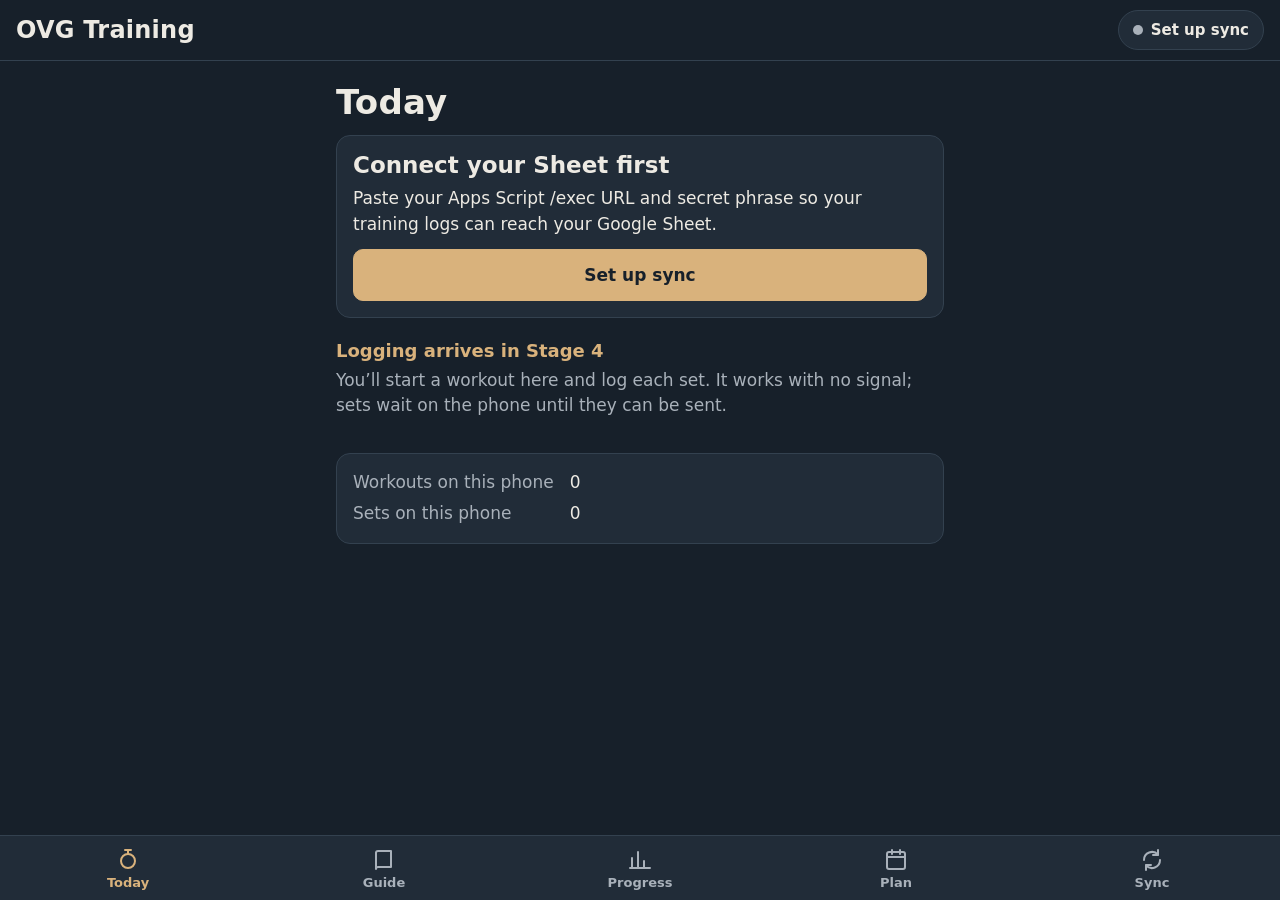
==== index.html @ b3af6465 "Add files via upload" ====
<!doctype html>
<html lang="en">
<head>
<meta charset="utf-8">
<meta name="viewport" content="width=device-width, initial-scale=1, viewport-fit=cover">
<meta name="theme-color" content="#17202a">
<meta name="color-scheme" content="dark">
<meta name="apple-mobile-web-app-capable" content="yes">
<meta name="mobile-web-app-capable" content="yes">
<meta name="apple-mobile-web-app-status-bar-style" content="black-translucent">
<meta name="apple-mobile-web-app-title" content="OVG">
<meta name="robots" content="noindex, nofollow">
<title>OVG Training</title>
<link rel="manifest" href="manifest.json">
<link rel="icon" type="image/png" sizes="192x192" href="icons/icon-192.png">
<link rel="apple-touch-icon" href="icons/apple-touch-icon.png">
<link rel="stylesheet" href="css/app.css">
<script type="module" src="js/app.js"></script>
</head>
<body>
<header class="top">
  <a class="brand" href="#/today">OVG Training</a>
  <a class="chip" id="chip" href="#/sync" data-state="idle"><span class="dot"></span><span id="chip-text">Starting…</span></a>
  <div class="chalkline" id="chalkline" hidden><i></i></div>
</header>

<main id="view" tabindex="-1">
  <noscript><p>This app needs JavaScript turned on.</p></noscript>
</main>

<nav class="nav" aria-label="Main">
  <a href="#/today" data-route="today">
    <svg viewBox="0 0 24 24" aria-hidden="true"><circle cx="12" cy="13" r="7"/><path d="M12 2v4M9 2h6"/></svg>Today</a>
  <a href="#/guide" data-route="guide">
    <svg viewBox="0 0 24 24" aria-hidden="true"><path d="M4 5a2 2 0 0 1 2-2h13v16H6a2 2 0 0 0-2 2z"/><path d="M4 19V5"/></svg>Guide</a>
  <a href="#/progress" data-route="progress">
    <svg viewBox="0 0 24 24" aria-hidden="true"><path d="M4 20V10M10 20V4M16 20v-7M22 20H2"/></svg>Progress</a>
  <a href="#/plan" data-route="plan">
    <svg viewBox="0 0 24 24" aria-hidden="true"><rect x="3" y="4" width="18" height="17" rx="2"/><path d="M3 9h18M8 2v4M16 2v4"/></svg>Plan</a>
  <a href="#/sync" data-route="sync">
    <svg viewBox="0 0 24 24" aria-hidden="true"><path d="M20 12a8 8 0 0 1-14 5.3M4 12a8 8 0 0 1 14-5.3"/><path d="M18 2v5h-5M6 22v-5h5"/></svg>Sync</a>
</nav>

<div class="toast" id="toast" role="status" hidden><span id="toast-text"></span><button class="btn" id="toast-btn" type="button"></button></div>
</body>
</html>
---- css/app.css ----
/* OVG Training — dark, phone-first.
   Palette: gym-mat blue, chalk, birch (the wood of gymnastics rings). */
:root {
  color-scheme: dark;
  --mat: #17202a;          /* page */
  --mat-raised: #212c38;   /* panels */
  --mat-edge: #33414f;     /* borders */
  --chalk: #edeae3;        /* text */
  --chalk-dim: #a9b1ba;    /* secondary text */
  --birch: #d9b27c;        /* accent: actions, waiting */
  --birch-deep: #b48d58;
  --sage: #8fc8a3;         /* synced / passed */
  --rose: #f29b9b;         /* problems */
  --ink: #17202a;          /* text on birch */

  --display: "Avenir Next Condensed", "sans-serif-condensed", "Roboto Condensed", "Arial Narrow", system-ui, sans-serif;
  --body: system-ui, -apple-system, "Segoe UI", Roboto, sans-serif;

  --tap: 52px;             /* minimum touch target */
  --gutter: 16px;
  --radius-panel: 14px;
  --radius-control: 10px;
  --nav-h: 64px;
}

* { box-sizing: border-box; }
html { -webkit-text-size-adjust: 100%; }
body {
  margin: 0;
  min-height: 100dvh;
  background: var(--mat);
  color: var(--chalk);
  font: 17px/1.5 var(--body);
  -webkit-tap-highlight-color: transparent;
}
a { color: var(--birch); }
:focus-visible { outline: 3px solid var(--birch); outline-offset: 2px; }
main:focus, main:focus-visible { outline: none; } /* focused by the router only, for screen readers */

/* ---------- header ---------- */
.top {
  position: sticky; top: 0; z-index: 10;
  background: var(--mat);
  padding: calc(env(safe-area-inset-top) + 10px) var(--gutter) 10px;
  display: flex; align-items: center; justify-content: space-between; gap: 12px;
  border-bottom: 1px solid var(--mat-edge);
}
.brand {
  font: 800 24px/1 var(--display);
  letter-spacing: .01em;
  color: var(--chalk);
  text-decoration: none;
}
.chip {
  min-height: 40px; padding: 0 14px;
  display: inline-flex; align-items: center; gap: 8px;
  border-radius: 999px; border: 1px solid var(--mat-edge);
  background: var(--mat-raised); color: var(--chalk);
  font: 600 15px/1 var(--body); text-decoration: none;
}
.chip .dot { width: 10px; height: 10px; border-radius: 50%; background: var(--chalk-dim); flex: none; }
.chip[data-state="synced"] .dot { background: var(--sage); }
.chip[data-state="waiting"] .dot,
.chip[data-state="offline"] .dot { background: var(--birch); }
.chip[data-state="sending"] .dot,
.chip[data-state="pulling"] .dot { background: var(--birch); animation: pulse 1s ease-in-out infinite; }
.chip[data-state="error"] .dot,
.chip[data-state="unauthorized"] .dot { background: var(--rose); }

/* The chalk line: a progress bar under the header while sending. */
.chalkline { position: absolute; left: 0; right: 0; bottom: -1px; height: 3px; overflow: hidden; }
.chalkline > i { display: block; height: 100%; width: 0; background: var(--birch); transition: width .25s ease; }
.chalkline[hidden] { display: none; }

/* ---------- page ---------- */
main {
  padding: 20px var(--gutter) calc(var(--nav-h) + env(safe-area-inset-bottom) + 28px);
  max-width: 640px; margin: 0 auto;
}
h1 { font: 800 34px/1.05 var(--display); margin: 4px 0 12px; letter-spacing: .005em; }
h2 { font: 700 23px/1.15 var(--display); margin: 28px 0 8px; }
p { margin: 0 0 12px; max-width: 34em; }
.dim { color: var(--chalk-dim); }
.small { font-size: 15px; }

.panel {
  background: var(--mat-raised);
  border: 1px solid var(--mat-edge);
  border-radius: var(--radius-panel);
  padding: 16px;
  margin: 14px 0;
}
.panel > :last-child { margin-bottom: 0; }

/* The one big number: records waiting. */
.count { display: flex; align-items: baseline; gap: 12px; margin: 4px 0 6px; }
.count b {
  font: 800 88px/0.9 var(--display);
  font-variant-numeric: tabular-nums;
  color: var(--chalk);
}
.count[data-zero="false"] b { color: var(--birch); }
.count span { font: 600 20px/1.2 var(--display); color: var(--chalk-dim); }
.count small { display: block; font: 500 16px/1.3 var(--body); margin-top: 2px; }

.bar { height: 10px; border-radius: 5px; background: var(--mat); border: 1px solid var(--mat-edge); overflow: hidden; margin: 10px 0 6px; }
.bar > i { display: block; height: 100%; width: 0; background: var(--birch); transition: width .25s ease; }

/* ---------- forms + buttons ---------- */
label { display: block; font-weight: 600; margin: 14px 0 6px; }
.hint { display: block; font-size: 14px; color: var(--chalk-dim); margin-top: 4px; }
input[type="text"], input[type="url"], input[type="password"] {
  width: 100%; min-height: var(--tap);
  padding: 12px 14px;
  font: 17px/1.3 var(--body); color: var(--chalk);
  background: var(--mat); border: 1px solid var(--mat-edge); border-radius: var(--radius-control);
}
input:focus { border-color: var(--birch); outline: none; }
.field-row { display: flex; gap: 8px; }
.field-row input { flex: 1; min-width: 0; }

.btn {
  min-height: var(--tap); padding: 0 20px;
  display: inline-flex; align-items: center; justify-content: center; gap: 8px;
  font: 700 17px/1 var(--body);
  border-radius: var(--radius-control); border: 1px solid var(--mat-edge);
  background: var(--mat); color: var(--chalk);
  cursor: pointer; text-decoration: none;
}
.btn.primary { background: var(--birch); border-color: var(--birch); color: var(--ink); }
.btn.primary:active { background: var(--birch-deep); }
.btn.quiet { background: transparent; }
.btn.danger { color: var(--rose); background: transparent; }
.btn.wide { width: 100%; }
.btn[disabled] { opacity: .55; cursor: default; }
.actions { display: flex; flex-wrap: wrap; gap: 10px; margin-top: 16px; }
.actions .btn { flex: 1 1 140px; }

.msg { margin: 12px 0 0; padding: 12px 14px; border-radius: var(--radius-control); border-left: 4px solid var(--chalk-dim); background: var(--mat); }
.msg.good { border-color: var(--sage); }
.msg.bad { border-color: var(--rose); }
.msg:empty { display: none; }

dl.facts { display: grid; grid-template-columns: auto 1fr; gap: 6px 16px; margin: 0; }
dl.facts dt { color: var(--chalk-dim); }
dl.facts dd { margin: 0; font-variant-numeric: tabular-nums; }

/* ---------- empty / coming-soon pages ---------- */
.empty { padding: 8px 0; }
.empty .stage { font: 700 18px/1.2 var(--display); color: var(--birch); margin-bottom: 6px; }

/* ---------- bottom nav ---------- */
.nav {
  position: fixed; left: 0; right: 0; bottom: 0; z-index: 10;
  display: grid; grid-template-columns: repeat(5, 1fr);
  background: var(--mat-raised); border-top: 1px solid var(--mat-edge);
  padding-bottom: env(safe-area-inset-bottom);
}
.nav a {
  min-height: var(--nav-h);
  display: flex; flex-direction: column; align-items: center; justify-content: center; gap: 4px;
  color: var(--chalk-dim); text-decoration: none; font: 600 13px/1 var(--body);
}
.nav a svg { width: 24px; height: 24px; stroke: currentColor; fill: none; stroke-width: 2; stroke-linecap: round; stroke-linejoin: round; }
.nav a[aria-current="page"] { color: var(--birch); }

/* ---------- toast (update ready, etc.) ---------- */
.toast {
  position: fixed; left: var(--gutter); right: var(--gutter);
  bottom: calc(var(--nav-h) + env(safe-area-inset-bottom) + 12px); z-index: 20;
  display: flex; align-items: center; justify-content: space-between; gap: 12px;
  padding: 10px 10px 10px 16px; border-radius: var(--radius-panel);
  background: var(--chalk); color: var(--ink); font-weight: 600;
  max-width: 608px; margin: 0 auto;
}
.toast .btn { min-height: 44px; background: var(--ink); color: var(--chalk); border-color: var(--ink); }
.toast[hidden] { display: none; }

@keyframes pulse { 50% { opacity: .35; } }
@media (prefers-reduced-motion: reduce) {
  * { animation: none !important; transition: none !important; }
}
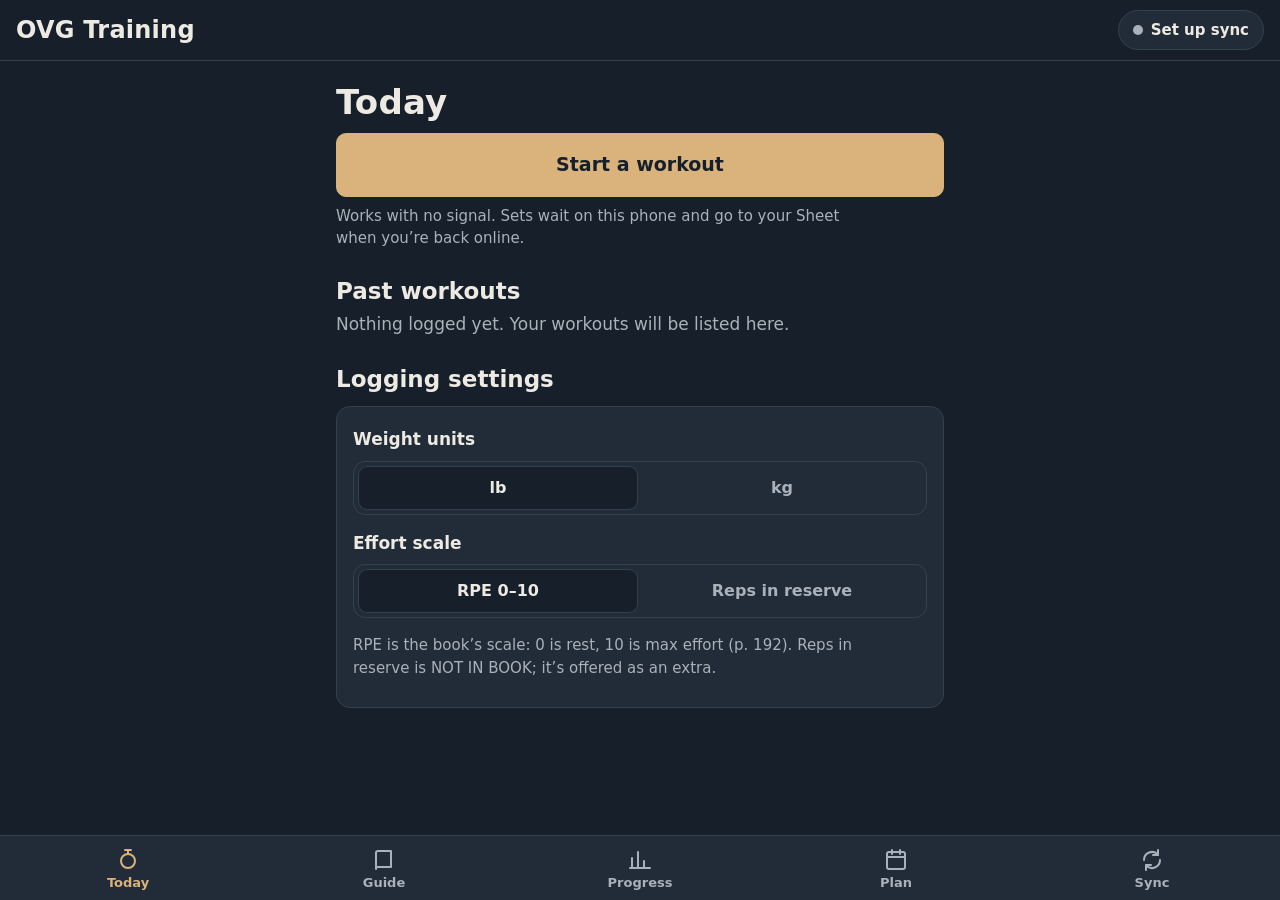
==== commit 5d721cd6: "Add files via upload" ====
--- a/index.html
+++ b/index.html
@@ -41,6 +41,6 @@
     <svg viewBox="0 0 24 24" aria-hidden="true"><path d="M20 12a8 8 0 0 1-14 5.3M4 12a8 8 0 0 1 14-5.3"/><path d="M18 2v5h-5M6 22v-5h5"/></svg>Sync</a>
 </nav>
 
-<div class="toast" id="toast" role="status" hidden><span id="toast-text"></span><button class="btn" id="toast-btn" type="button"></button></div>
+<div class="toast" id="toast" role="status" hidden><span id="toast-text"></span><button class="btn" id="toast-btn" type="button">Reload</button></div>
 </body>
 </html>
--- a/css/app.css
+++ b/css/app.css
@@ -180,3 +180,230 @@
 @media (prefers-reduced-motion: reduce) {
   * { animation: none !important; transition: none !important; }
 }
+
+/* =========================================================
+   Stage 3: Guide, Exercises, Pictures
+   ========================================================= */
+.sr { position: absolute; width: 1px; height: 1px; overflow: hidden; clip: rect(0 0 0 0); white-space: nowrap; }
+
+input[type="search"] {
+  width: 100%; min-height: var(--tap); padding: 12px 14px; margin: 4px 0 10px;
+  font: 17px/1.3 var(--body); color: var(--chalk);
+  background: var(--mat-raised); border: 1px solid var(--mat-edge); border-radius: var(--radius-control);
+  -webkit-appearance: none; appearance: none;
+}
+input[type="search"]:focus { border-color: var(--birch); outline: none; }
+
+/* Chapters / Exercises / Pictures switcher */
+.seg { display: grid; grid-auto-flow: column; grid-auto-columns: 1fr; gap: 4px; padding: 4px; margin: 0 0 16px;
+  background: var(--mat-raised); border: 1px solid var(--mat-edge); border-radius: 12px; }
+.seg a { min-height: 44px; display: flex; align-items: center; justify-content: center; border-radius: 9px;
+  color: var(--chalk-dim); text-decoration: none; font-weight: 600; font-size: 16px; }
+.seg a[aria-current="page"] { background: var(--mat); color: var(--chalk); box-shadow: inset 0 0 0 1px var(--mat-edge); }
+
+/* Filter chips */
+.chips { display: flex; gap: 8px; overflow-x: auto; padding: 2px 0 8px; margin: 0 calc(-1 * var(--gutter)); padding-inline: var(--gutter); scrollbar-width: none; }
+.chips::-webkit-scrollbar { display: none; }
+.chips button { flex: none; min-height: 40px; padding: 0 14px; border-radius: 999px; border: 1px solid var(--mat-edge);
+  background: transparent; color: var(--chalk-dim); font: 600 15px/1 var(--body); }
+.chips button[aria-pressed="true"] { background: var(--chalk); border-color: var(--chalk); color: var(--ink); }
+
+/* Ladder rows: the level number is the rung. */
+.rows { list-style: none; margin: 0; padding: 0; }
+.row { display: flex; align-items: center; gap: 14px; min-height: 60px; padding: 8px 2px;
+  color: var(--chalk); text-decoration: none; border-bottom: 1px solid var(--mat-edge); }
+.rows li:first-child .row { border-top: 1px solid var(--mat-edge); }
+.row-num { flex: none; width: 2.2ch; text-align: right; font: 800 30px/1 var(--display); color: var(--birch); font-variant-numeric: tabular-nums; }
+.row-main { display: flex; flex-direction: column; gap: 2px; min-width: 0; }
+.row-title { font-weight: 600; line-height: 1.3; }
+.row-sub { font-size: 14px; color: var(--chalk-dim); }
+.ladder h2 { margin-top: 24px; }
+
+.back { display: inline-flex; align-items: center; min-height: 44px; color: var(--chalk-dim); text-decoration: none; font-weight: 600; }
+.back::before { content: "‹"; font-size: 26px; line-height: 1; margin-right: 6px; color: var(--birch); }
+
+/* Exercise header */
+.ex-head { display: flex; gap: 14px; align-items: flex-start; margin-bottom: 4px; }
+.ex-level { flex: none; font: 800 72px/0.85 var(--display); color: var(--birch); font-variant-numeric: tabular-nums; min-width: 1.1ch; }
+.ex-head h1 { margin-bottom: 4px; }
+.bullets { margin: 0 0 12px; padding-left: 1.2em; }
+.bullets li { margin: 4px 0; }
+
+/* Safety note (health pages, hard prerequisites) */
+.safety { margin: 14px 0; padding: 12px 14px; border-radius: var(--radius-control); background: #3a2a2c; border-left: 4px solid var(--rose); font-size: 16px; }
+
+/* Long-form guide text */
+.prose { font-size: 17px; line-height: 1.6; }
+.prose h2 { font-size: 28px; margin-top: 36px; }
+.prose h3 { font: 700 23px/1.2 var(--display); margin: 30px 0 8px; }
+.prose h4, .prose h5 { font: 700 19px/1.25 var(--body); margin: 22px 0 6px; }
+.prose ul, .prose ol { padding-left: 1.3em; margin: 0 0 14px; max-width: 34em; }
+.prose li { margin: 5px 0; }
+.prose li > ul, .prose li > ol { margin: 4px 0; }
+.prose strong { color: #fff; }
+.prose hr { border: 0; border-top: 1px solid var(--mat-edge); margin: 26px 0; }
+.prose blockquote { margin: 14px 0; padding: 4px 0 4px 14px; border-left: 3px solid var(--birch); color: var(--chalk-dim); }
+.prose code, .more code { font-size: .9em; background: var(--mat-raised); padding: 1px 5px; border-radius: 5px; }
+.prose pre { overflow-x: auto; background: var(--mat-raised); padding: 12px; border-radius: var(--radius-control); }
+.prose a.xref { color: var(--birch); }
+.table-wrap { overflow-x: auto; margin: 14px calc(-1 * var(--gutter)); padding: 0 var(--gutter); }
+.prose table { border-collapse: collapse; font-size: 15px; line-height: 1.4; min-width: 100%; }
+.prose th, .prose td { text-align: left; vertical-align: top; padding: 8px 10px; border-bottom: 1px solid var(--mat-edge); }
+.prose th { color: var(--chalk-dim); font-weight: 600; white-space: nowrap; }
+.prose td:first-child, .prose th:first-child { padding-left: 0; }
+
+.toc { margin: 8px 0 18px; border: 1px solid var(--mat-edge); border-radius: var(--radius-control); }
+.toc summary, .more summary { min-height: var(--tap); display: flex; align-items: center; padding: 0 14px; font-weight: 600; cursor: pointer; }
+.toc ul { list-style: none; margin: 0; padding: 0 14px 10px; }
+.toc li a { display: block; padding: 7px 0; color: var(--chalk); text-decoration: none; }
+.toc .toc-3 a { padding-left: 16px; color: var(--chalk-dim); font-size: 15px; }
+.more { margin-top: 14px; border-top: 1px solid var(--mat-edge); }
+.more summary { padding: 0; color: var(--birch); }
+.filepick { margin: 6px 0; }
+
+.pager { display: flex; justify-content: space-between; gap: 10px; margin-top: 30px; }
+
+/* Pictures */
+.fig { margin: 16px 0; }
+.fig img { display: block; width: 100%; height: auto; border-radius: var(--radius-control); background: #fff; }
+.fig figcaption { font-size: 14px; color: var(--chalk-dim); margin-top: 6px; }
+.fig-empty { display: flex; flex-wrap: wrap; align-items: center; justify-content: space-between; gap: 10px;
+  padding: 12px 14px; border: 1px dashed var(--mat-edge); border-radius: var(--radius-control); color: var(--chalk-dim); font-size: 15px; }
+.fig-empty .btn { min-height: 44px; }
+.fig-empty a { font-weight: 600; }
+.pics { list-style: none; margin: 0; padding: 0; }
+.pics > li > details { border-bottom: 1px solid var(--mat-edge); }
+.pics summary { display: flex; align-items: center; gap: 12px; min-height: 60px; padding: 8px 0; cursor: pointer; list-style: none; }
+.pics summary::-webkit-details-marker { display: none; }
+.pic-state { flex: none; width: 14px; height: 14px; border-radius: 50%; border: 2px solid var(--chalk-dim); }
+.pic-state[data-on="true"] { background: var(--sage); border-color: var(--sage); }
+.pic-body { padding: 0 0 16px 26px; }
+.pic-preview img { display: block; width: 100%; margin-top: 12px; border-radius: var(--radius-control); background: #fff; }
+.pic-preview .btn { margin-top: 12px; }
+
+/* =========================================================
+   Stage 4: Today, workouts, set entry
+   ========================================================= */
+.btn.big { min-height: 64px; font-size: 19px; }
+.now { border-color: var(--birch); }
+.label-text { display: block; font-weight: 600; margin: 4px 0 8px; }
+.panel .seg + .label-text { margin-top: 14px; }
+.seg button { min-height: 44px; border: 0; border-radius: 9px; background: transparent; color: var(--chalk-dim); font: 600 16px/1 var(--body); }
+.seg button[aria-pressed="true"] { background: var(--mat); color: var(--chalk); box-shadow: inset 0 0 0 1px var(--mat-edge); }
+
+/* history rows: the day of the month is the rung */
+.date-num { display: flex; flex-direction: column; align-items: flex-end; width: 2.6ch; }
+.date-num small { font: 600 12px/1.2 var(--body); color: var(--chalk-dim); }
+
+textarea {
+  width: 100%; padding: 12px 14px; font: 17px/1.4 var(--body); color: var(--chalk);
+  background: var(--mat-raised); border: 1px solid var(--mat-edge); border-radius: var(--radius-control); resize: vertical;
+}
+textarea:focus { border-color: var(--birch); outline: none; }
+
+/* one exercise inside a workout */
+.block { margin: 22px 0; padding-bottom: 18px; border-bottom: 1px solid var(--mat-edge); }
+.block-head { display: flex; gap: 14px; align-items: flex-start; }
+.block-head .row-num { font-size: 40px; padding-top: 2px; }
+.block-head h2 { margin: 0 0 2px; font-size: 24px; }
+.block-head h2 a { color: var(--chalk); text-decoration: none; }
+.sets { list-style: none; margin: 12px 0; padding: 0; }
+.set-row {
+  width: 100%; min-height: var(--tap); display: flex; align-items: center; gap: 12px; padding: 0 12px;
+  background: var(--mat-raised); color: var(--chalk); border: 1px solid var(--mat-edge); border-radius: var(--radius-control);
+  margin: 0 0 6px; font: 17px/1.3 var(--body); text-align: left;
+}
+.set-n { flex: none; width: 3.6em; color: var(--chalk-dim); font-size: 15px; }
+.set-v { flex: 1; font-weight: 600; font-variant-numeric: tabular-nums; }
+.set-edit { color: var(--birch); font-size: 15px; font-weight: 600; }
+.hint { margin: 10px 0; padding: 10px 12px; border-radius: var(--radius-control); background: var(--mat-raised); border-left: 4px solid var(--sage); font-size: 16px; }
+.hint.warn { border-left-color: var(--rose); }
+.block .more { border-top: 0; margin: 4px 0 8px; }
+
+/* set entry */
+.setform { margin: 10px 0; padding: 14px; background: var(--mat-raised); border: 1px solid var(--birch); border-radius: var(--radius-panel); }
+.setform .seg { background: var(--mat); margin-bottom: 4px; }
+.setform .seg button[aria-pressed="true"] { background: var(--mat-raised); }
+.stepper { display: grid; grid-template-columns: 64px 1fr 64px; gap: 8px; }
+.stepper button { min-height: 64px; font: 700 30px/1 var(--body); border-radius: var(--radius-control); border: 1px solid var(--mat-edge); background: var(--mat); color: var(--chalk); }
+.stepper input {
+  min-height: 64px; width: 100%; text-align: center; font: 800 40px/1 var(--display); font-variant-numeric: tabular-nums;
+  color: var(--chalk); background: var(--mat); border: 1px solid var(--mat-edge); border-radius: var(--radius-control);
+  -moz-appearance: textfield;
+}
+.stepper input::-webkit-outer-spin-button, .stepper input::-webkit-inner-spin-button { -webkit-appearance: none; margin: 0; }
+.effort { border: 0; margin: 14px 0 0; padding: 0; }
+.effort legend { font-weight: 600; padding: 0; margin-bottom: 8px; }
+.effort-row { display: grid; grid-template-columns: repeat(6, 1fr); gap: 6px; }
+.effort-row button { min-height: 46px; border-radius: 10px; border: 1px solid var(--mat-edge); background: var(--mat); color: var(--chalk); font: 700 18px/1 var(--body); font-variant-numeric: tabular-nums; }
+.effort-row button[aria-pressed="true"] { background: var(--birch); border-color: var(--birch); color: var(--ink); }
+.setform .more { margin-top: 12px; }
+.setform .more input { background: var(--mat); }
+
+/* =========================================================
+   Stage 5: Progress charts and ladders
+   ========================================================= */
+select {
+  width: 100%; min-height: var(--tap); padding: 0 40px 0 14px; font: 17px/1.3 var(--body); color: var(--chalk);
+  background: var(--mat-raised) url("data:image/svg+xml,%3Csvg xmlns='http://www.w3.org/2000/svg' width='14' height='9'%3E%3Cpath d='M1 1l6 6 6-6' fill='none' stroke='%23d9b27c' stroke-width='2'/%3E%3C/svg%3E") no-repeat right 14px center;
+  border: 1px solid var(--mat-edge); border-radius: var(--radius-control); -webkit-appearance: none; appearance: none;
+}
+select:focus { border-color: var(--birch); outline: none; }
+.pg-summary { font-size: 19px; font-weight: 600; margin: 16px 0 4px; }
+.chart-card { margin: 18px 0; padding: 14px 14px 10px; background: var(--mat-raised); border: 1px solid var(--mat-edge); border-radius: var(--radius-panel); }
+.chart-card h2 { margin: 0 0 2px; font-size: 21px; }
+.chart-card p { margin-bottom: 8px; }
+.chart { position: relative; margin: 0 -4px; touch-action: pan-y; }
+.chart-svg { display: block; font-family: var(--body); font-variant-numeric: tabular-nums; }
+.chart-svg:focus-visible { outline: 3px solid var(--birch); outline-offset: 2px; border-radius: 6px; }
+.chart-tip { position: absolute; top: 0; display: flex; flex-direction: column; gap: 2px; max-width: 240px; padding: 8px 10px;
+  background: var(--mat); border: 1px solid var(--mat-edge); border-radius: 8px; font-size: 14px; color: var(--chalk-dim); pointer-events: none; }
+.chart-tip strong { color: var(--chalk); font-size: 17px; }
+table.data { border-collapse: collapse; width: 100%; font-size: 15px; font-variant-numeric: tabular-nums; }
+table.data th, table.data td { text-align: left; padding: 8px 8px 8px 0; border-bottom: 1px solid var(--mat-edge); vertical-align: top; }
+table.data th { color: var(--chalk-dim); font-weight: 600; }
+
+/* your levels: one rung per family */
+.levels { display: grid; grid-template-columns: repeat(auto-fill, minmax(150px, 1fr)); gap: 8px; margin: 14px 0; }
+.lvl { display: grid; grid-template-columns: auto 1fr; grid-template-rows: auto auto; column-gap: 10px; align-items: center;
+  padding: 10px 12px; background: var(--mat-raised); border: 1px solid var(--mat-edge); border-radius: var(--radius-control); }
+.lvl-n { grid-row: 1 / 3; font: 800 40px/1 var(--display); color: var(--birch); min-width: 1.2ch; text-align: right; }
+.lvl-t { font-weight: 600; line-height: 1.2; }
+.lvl-s { font-size: 13px; color: var(--chalk-dim); text-transform: none; }
+
+/* one ladder, top rung first */
+.ladder-steps { list-style: none; margin: 16px 0; padding: 0; }
+.step { display: flex; align-items: center; gap: 12px; padding: 10px 0; border-bottom: 1px solid var(--mat-edge); }
+.step .row-num { color: var(--chalk-dim); }
+.step.passed .row-num { color: var(--birch); }
+.step.current { box-shadow: inset 3px 0 0 var(--birch); padding-left: 10px; }
+.step-main { flex: 1; min-width: 0; display: flex; flex-direction: column; gap: 2px; }
+.step-main .row-title { color: var(--chalk); text-decoration: none; }
+.btn.pass { flex: none; min-height: 44px; padding: 0 12px; font-size: 15px; }
+.btn.pass[aria-pressed="true"] { background: transparent; border-color: var(--sage); color: var(--sage); }
+.chart-tip[hidden] { display: none; }
+
+/* =========================================================
+   Stage 6: Plan
+   ========================================================= */
+.choice { display: grid; gap: 8px; margin-bottom: 8px; }
+.choice button {
+  display: flex; flex-direction: column; align-items: flex-start; gap: 3px; text-align: left;
+  min-height: var(--tap); padding: 12px 14px; border-radius: var(--radius-control);
+  background: var(--mat); color: var(--chalk); border: 1px solid var(--mat-edge); font: 16px/1.35 var(--body);
+}
+.choice button b { font-weight: 700; }
+.choice button span { font-size: 14px; color: var(--chalk-dim); }
+.choice button[aria-checked="true"] { border-color: var(--birch); box-shadow: inset 4px 0 0 var(--birch); }
+#pl-list .choice button { background: var(--mat-raised); }
+.warn-text { font-size: 14px; color: var(--rose); }
+.plan-day { margin: 24px 0; padding-bottom: 18px; border-bottom: 1px solid var(--mat-edge); }
+.plan-items { list-style: none; margin: 10px 0 14px; padding: 0; }
+.plan-items > li { display: flex; gap: 14px; align-items: flex-start; padding: 10px 0; border-bottom: 1px solid var(--mat-edge); }
+.plan-items > li:last-child { border-bottom: 0; }
+.plan-items .row-num { font-size: 28px; padding-top: 2px; }
+.plan-main { display: flex; flex-direction: column; gap: 3px; min-width: 0; }
+.plan-main .row-title { color: var(--chalk); text-decoration: none; }
+.plan-dose { font-weight: 600; color: var(--chalk); font-size: 15px; }
+.plan-info { display: block; padding: 6px 0; }
+.planned { margin: 24px 0 14px; }
